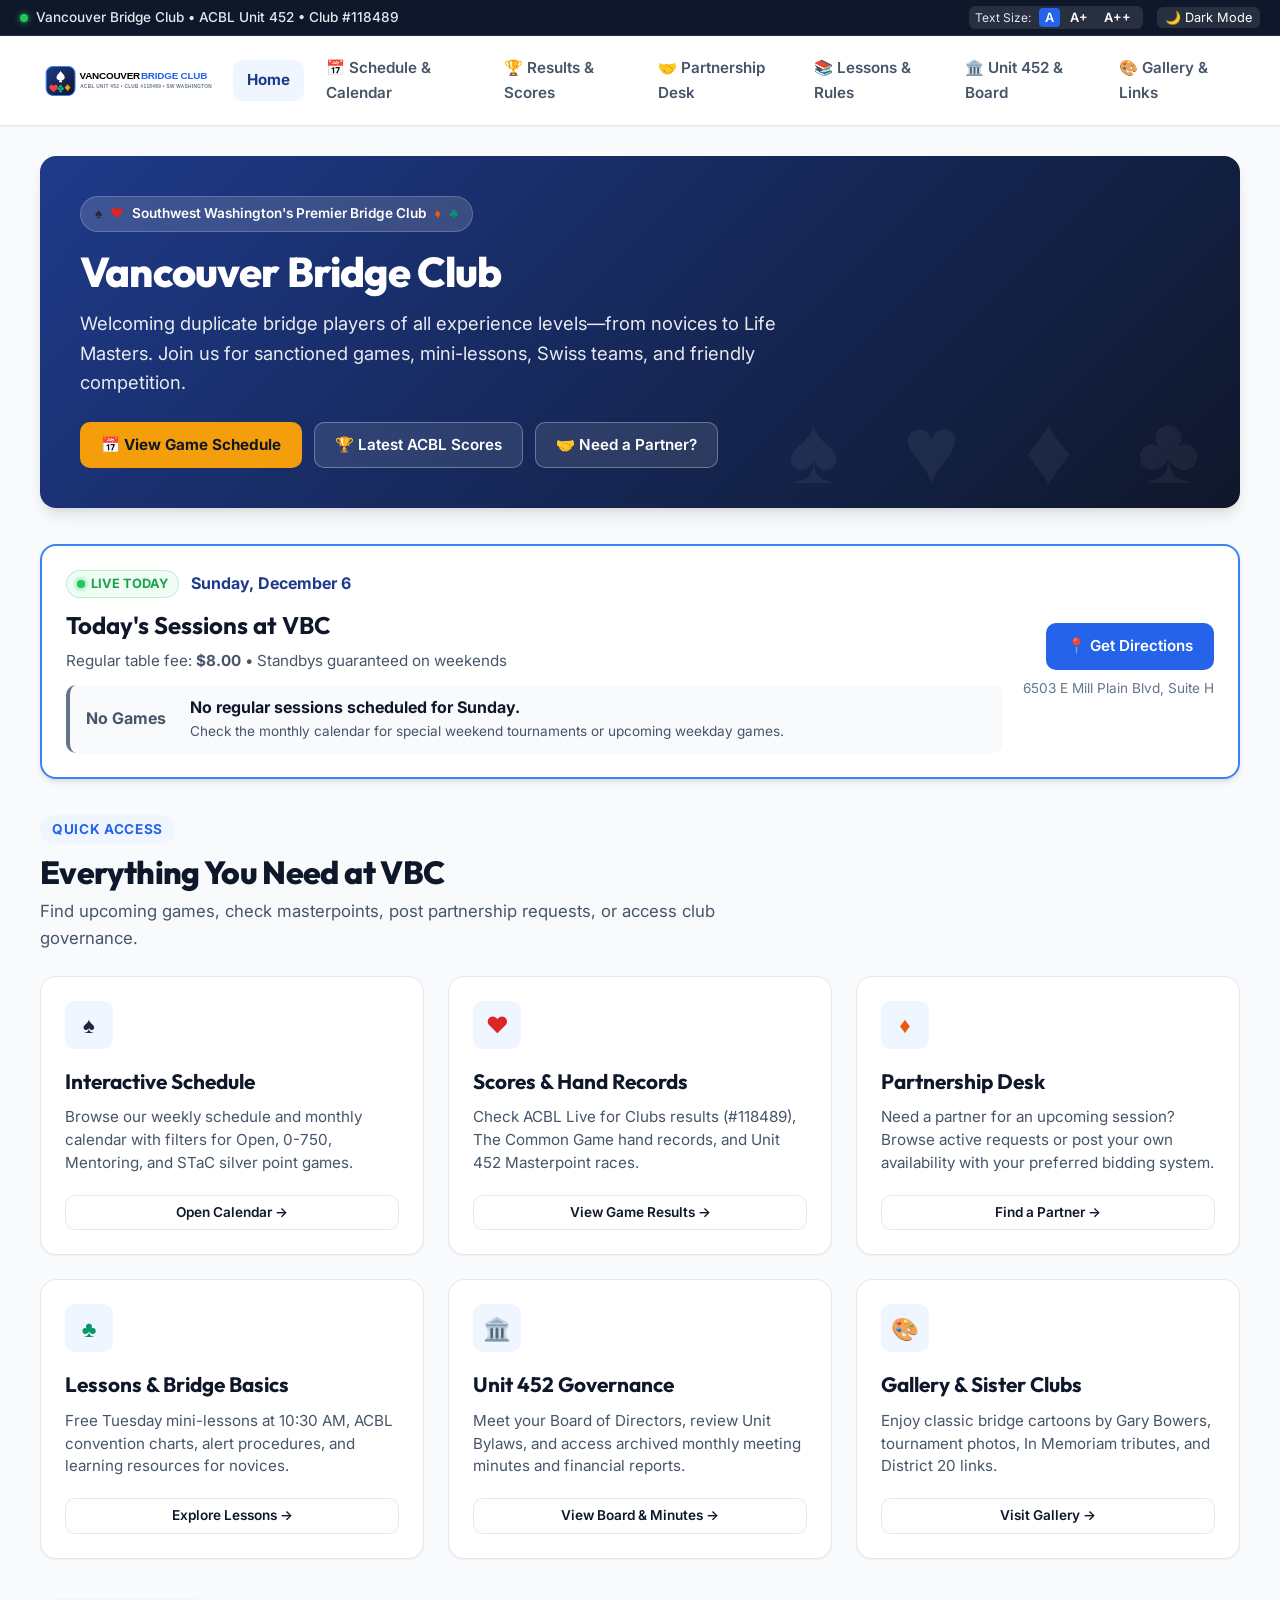
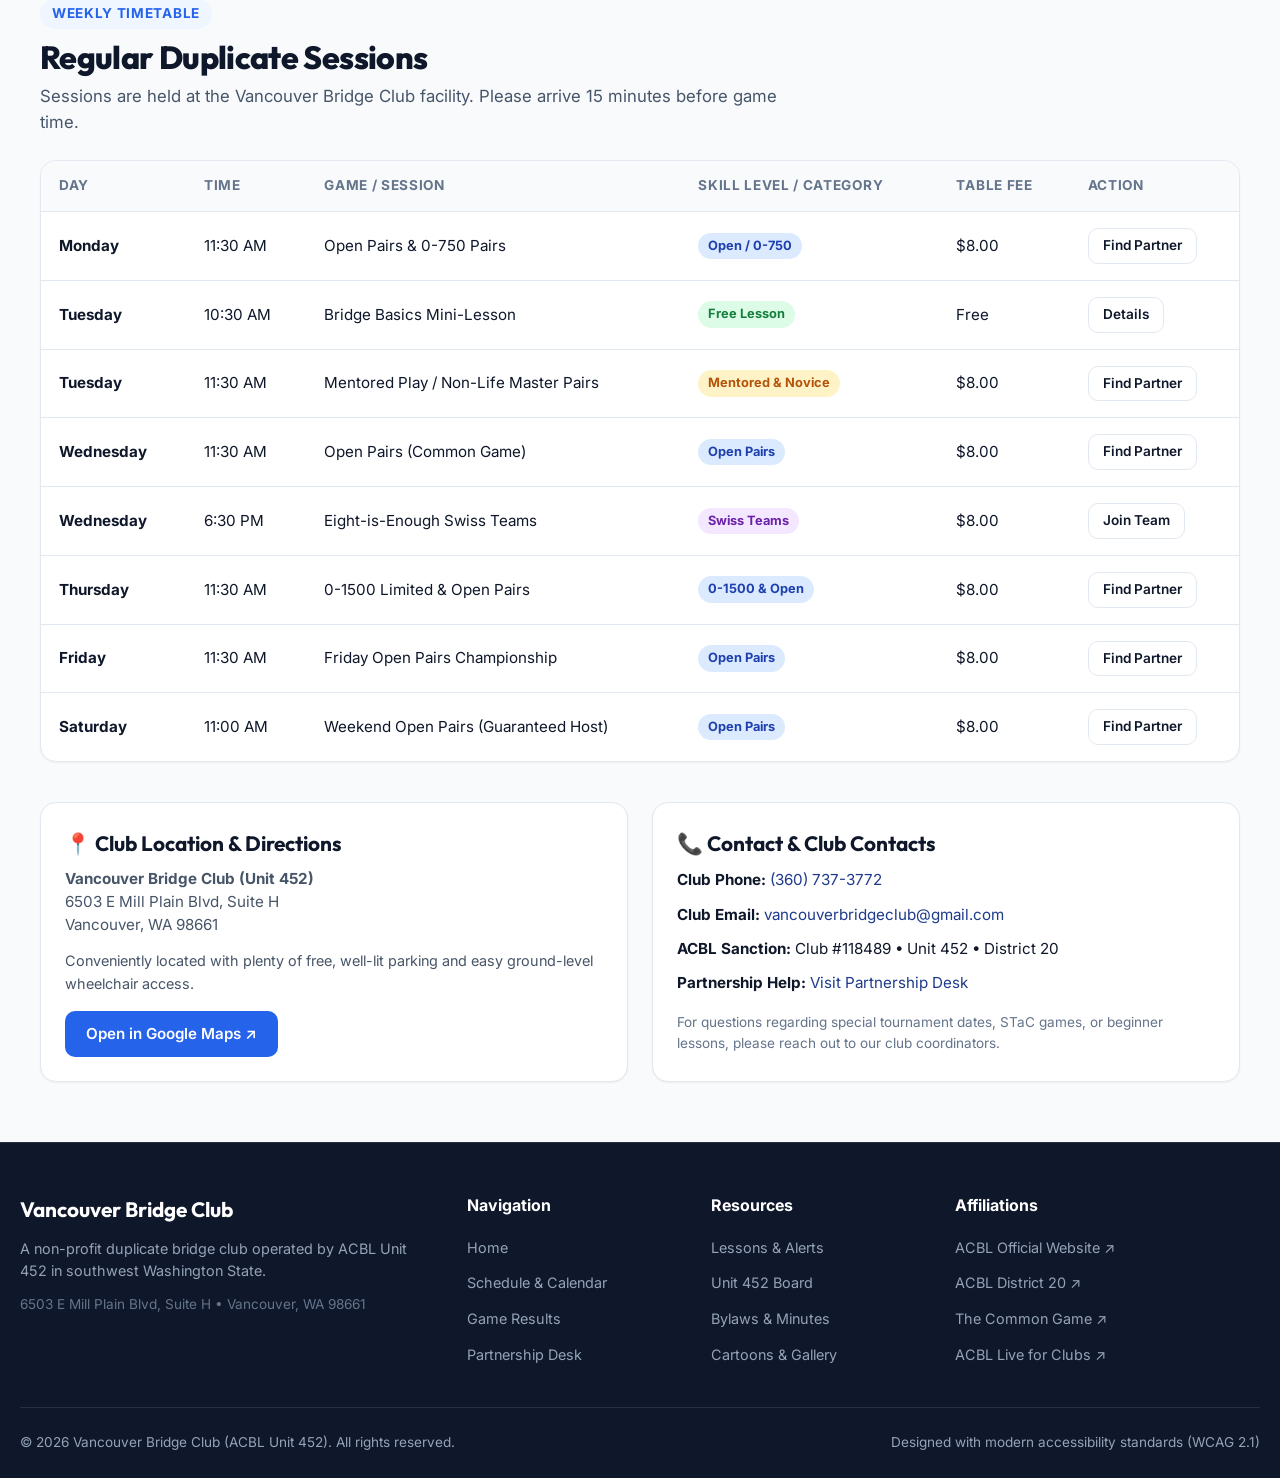
==== index.html @ ced9f714 "Initial commit: Vancouver Bridge Club website and resources" ====
<!DOCTYPE html>
<html lang="en" data-theme="light" data-text-size="normal">
<head>
  <meta charset="UTF-8">
  <meta name="viewport" content="width=device-width, initial-scale=1.0">
  <title>Vancouver Bridge Club (VBC #118489) | ACBL Unit 452 - Vancouver, WA</title>
  <meta name="description" content="Welcome to the Vancouver Bridge Club (ACBL Unit 452) in Southwest Washington. Duplicate bridge games, lessons, masterpoint races, and partnership matchmaking.">
  
  <!-- Modern Typography -->
  <link rel="preconnect" href="https://fonts.googleapis.com">
  <link rel="preconnect" href="https://fonts.gstatic.com" crossorigin>
  <link href="https://fonts.googleapis.com/css2?family=Inter:wght@400;500;600;700&family=Outfit:wght@600;700;800&display=swap" rel="stylesheet">
  
  <link rel="stylesheet" href="css/styles.css">
</head>
<body>

  <!-- Senior Accessibility & High-Contrast Toolbar -->
  <div class="accessibility-bar" role="region" aria-label="Accessibility Toolbar">
    <div class="accessibility-container">
      <div class="access-club-badge">
        <span class="access-badge-dot"></span>
        <span>Vancouver Bridge Club • ACBL Unit 452 • Club #118489</span>
      </div>
      <div class="access-controls">
        <div class="font-scale-group" title="Adjust text size for easier reading">
          <span style="font-size:0.75rem; margin-right:4px;">Text Size:</span>
          <button class="font-scale-btn active" data-size="normal" aria-label="Normal font size">A</button>
          <button class="font-scale-btn" data-size="large" aria-label="Large font size">A+</button>
          <button class="font-scale-btn" data-size="xlarge" aria-label="Extra large font size">A++</button>
        </div>
        <button class="theme-toggle-btn" id="theme-toggle-btn" aria-label="Toggle dark mode">
          🌙 Dark Mode
        </button>
      </div>
    </div>
  </div>

  <!-- Main Navigation Header -->
  <header class="site-header">
    <div class="header-container">
      <a href="index.html" class="brand-link" aria-label="Vancouver Bridge Club Home">
        <img src="assets/logo.svg" alt="Vancouver Bridge Club Logo" class="brand-logo-img">
      </a>

      <button class="mobile-menu-toggle" id="mobile-menu-btn" aria-label="Toggle navigation menu" aria-expanded="false">
        <svg width="24" height="24" viewBox="0 0 24 24" fill="none" stroke="currentColor" stroke-width="2">
          <path d="M4 6h16M4 12h16M4 18h16"></path>
        </svg>
      </button>

      <nav class="main-nav" id="main-nav" aria-label="Main Navigation">
        <a href="index.html" class="nav-link">Home</a>
        <a href="schedule.html" class="nav-link">📅 Schedule & Calendar</a>
        <a href="results.html" class="nav-link">🏆 Results & Scores</a>
        <a href="partnership.html" class="nav-link">🤝 Partnership Desk</a>
        <a href="learn.html" class="nav-link">📚 Lessons & Rules</a>
        <a href="governance.html" class="nav-link">🏛️ Unit 452 & Board</a>
        <a href="community.html" class="nav-link">🎨 Gallery & Links</a>
      </nav>
    </div>
  </header>

  <!-- Main Page Content -->
  <main class="main-container">

    <!-- Hero Banner -->
    <section class="hero-banner">
      <div class="hero-content">
        <div class="hero-badge">
          <span class="suit-pip suit-spade">♠</span>
          <span class="suit-pip suit-heart">♥</span>
          <span>Southwest Washington's Premier Bridge Club</span>
          <span class="suit-pip suit-diamond">♦</span>
          <span class="suit-pip suit-club">♣</span>
        </div>
        <h1 class="hero-title">Vancouver Bridge Club</h1>
        <p class="hero-desc">
          Welcoming duplicate bridge players of all experience levels—from novices to Life Masters. Join us for sanctioned games, mini-lessons, Swiss teams, and friendly competition.
        </p>
        <div class="hero-actions">
          <a href="schedule.html" class="btn btn-accent">📅 View Game Schedule</a>
          <a href="results.html" class="btn btn-outline-light">🏆 Latest ACBL Scores</a>
          <a href="partnership.html" class="btn btn-outline-light">🤝 Need a Partner?</a>
        </div>
      </div>
    </section>

    <!-- Today at the Club Dynamic Highlight -->
    <section class="today-status-card">
      <div>
        <div class="today-header">
          <div class="live-indicator">
            <span class="access-badge-dot"></span>
            <span>Live Today</span>
          </div>
          <span id="today-date-badge" style="font-weight: 700; color: var(--primary);">Monday, August 10</span>
        </div>
        <h2 style="font-family: var(--font-heading); font-size: 1.5rem; margin-bottom: 4px;">Today's Sessions at VBC</h2>
        <p style="color: var(--text-muted); font-size: 0.95rem;">Regular table fee: <strong>$8.00</strong> • Standbys guaranteed on weekends</p>

        <!-- Dynamically injected by js/app.js -->
        <div class="today-games-list" id="today-games-container">
          <div class="today-game-item">
            <div class="game-time-badge">11:30 AM</div>
            <div class="game-info">
              <div class="game-title-text">Open Pairs & 0-750 Pairs</div>
              <div class="game-details-text">Full masterpoints with The Common Game hand analysis • Table Fee: $8.00</div>
            </div>
            <div>
              <a href="partnership.html" class="btn btn-sm btn-outline">Find Partner</a>
            </div>
          </div>
        </div>
      </div>

      <div style="text-align: right;">
        <a href="https://maps.google.com/?q=6503+E+Mill+Plain+Blvd+Suite+H+Vancouver+WA+98661" target="_blank" rel="noopener" class="btn btn-primary" style="margin-bottom:8px;">
          📍 Get Directions
        </a>
        <div style="font-size: 0.85rem; color: var(--text-subtle);">6503 E Mill Plain Blvd, Suite H</div>
      </div>
    </section>

    <!-- Quick-Action Navigation Grid -->
    <section style="margin-bottom: 40px;">
      <div class="section-header">
        <span class="section-tag">Quick Access</span>
        <h2 class="section-title">Everything You Need at VBC</h2>
        <p class="section-subtitle">Find upcoming games, check masterpoints, post partnership requests, or access club governance.</p>
      </div>

      <div class="grid-3">
        <!-- Card 1 -->
        <div class="card">
          <div class="card-icon"><span class="suit-pip suit-spade">♠</span></div>
          <h3 class="card-title">Interactive Schedule</h3>
          <p class="card-desc">Browse our weekly schedule and monthly calendar with filters for Open, 0-750, Mentoring, and STaC silver point games.</p>
          <a href="schedule.html" class="btn btn-outline btn-sm">Open Calendar →</a>
        </div>

        <!-- Card 2 -->
        <div class="card">
          <div class="card-icon"><span class="suit-pip suit-heart">♥</span></div>
          <h3 class="card-title">Scores & Hand Records</h3>
          <p class="card-desc">Check ACBL Live for Clubs results (#118489), The Common Game hand records, and Unit 452 Masterpoint races.</p>
          <a href="results.html" class="btn btn-outline btn-sm">View Game Results →</a>
        </div>

        <!-- Card 3 -->
        <div class="card">
          <div class="card-icon"><span class="suit-pip suit-diamond">♦</span></div>
          <h3 class="card-title">Partnership Desk</h3>
          <p class="card-desc">Need a partner for an upcoming session? Browse active requests or post your own availability with your preferred bidding system.</p>
          <a href="partnership.html" class="btn btn-outline btn-sm">Find a Partner →</a>
        </div>

        <!-- Card 4 -->
        <div class="card">
          <div class="card-icon"><span class="suit-pip suit-club">♣</span></div>
          <h3 class="card-title">Lessons & Bridge Basics</h3>
          <p class="card-desc">Free Tuesday mini-lessons at 10:30 AM, ACBL convention charts, alert procedures, and learning resources for novices.</p>
          <a href="learn.html" class="btn btn-outline btn-sm">Explore Lessons →</a>
        </div>

        <!-- Card 5 -->
        <div class="card">
          <div class="card-icon">🏛️</div>
          <h3 class="card-title">Unit 452 Governance</h3>
          <p class="card-desc">Meet your Board of Directors, review Unit Bylaws, and access archived monthly meeting minutes and financial reports.</p>
          <a href="governance.html" class="btn btn-outline btn-sm">View Board & Minutes →</a>
        </div>

        <!-- Card 6 -->
        <div class="card">
          <div class="card-icon">🎨</div>
          <h3 class="card-title">Gallery & Sister Clubs</h3>
          <p class="card-desc">Enjoy classic bridge cartoons by Gary Bowers, tournament photos, In Memoriam tributes, and District 20 links.</p>
          <a href="community.html" class="btn btn-outline btn-sm">Visit Gallery →</a>
        </div>
      </div>
    </section>

    <!-- Weekly Schedule Summary Table -->
    <section style="margin-bottom: 40px;">
      <div class="section-header">
        <span class="section-tag">Weekly Timetable</span>
        <h2 class="section-title">Regular Duplicate Sessions</h2>
        <p class="section-subtitle">Sessions are held at the Vancouver Bridge Club facility. Please arrive 15 minutes before game time.</p>
      </div>

      <div class="schedule-table-card">
        <div class="table-responsive">
          <table class="modern-table">
            <thead>
              <tr>
                <th>Day</th>
                <th>Time</th>
                <th>Game / Session</th>
                <th>Skill Level / Category</th>
                <th>Table Fee</th>
                <th>Action</th>
              </tr>
            </thead>
            <tbody>
              <tr>
                <td><strong>Monday</strong></td>
                <td>11:30 AM</td>
                <td>Open Pairs & 0-750 Pairs</td>
                <td><span class="badge badge-blue">Open / 0-750</span></td>
                <td>$8.00</td>
                <td><a href="partnership.html" class="btn btn-sm btn-outline">Find Partner</a></td>
              </tr>
              <tr>
                <td><strong>Tuesday</strong></td>
                <td>10:30 AM</td>
                <td>Bridge Basics Mini-Lesson</td>
                <td><span class="badge badge-green">Free Lesson</span></td>
                <td>Free</td>
                <td><a href="learn.html" class="btn btn-sm btn-outline">Details</a></td>
              </tr>
              <tr>
                <td><strong>Tuesday</strong></td>
                <td>11:30 AM</td>
                <td>Mentored Play / Non-Life Master Pairs</td>
                <td><span class="badge badge-amber">Mentored & Novice</span></td>
                <td>$8.00</td>
                <td><a href="partnership.html" class="btn btn-sm btn-outline">Find Partner</a></td>
              </tr>
              <tr>
                <td><strong>Wednesday</strong></td>
                <td>11:30 AM</td>
                <td>Open Pairs (Common Game)</td>
                <td><span class="badge badge-blue">Open Pairs</span></td>
                <td>$8.00</td>
                <td><a href="partnership.html" class="btn btn-sm btn-outline">Find Partner</a></td>
              </tr>
              <tr>
                <td><strong>Wednesday</strong></td>
                <td>6:30 PM</td>
                <td>Eight-is-Enough Swiss Teams</td>
                <td><span class="badge badge-purple">Swiss Teams</span></td>
                <td>$8.00</td>
                <td><a href="partnership.html" class="btn btn-sm btn-outline">Join Team</a></td>
              </tr>
              <tr>
                <td><strong>Thursday</strong></td>
                <td>11:30 AM</td>
                <td>0-1500 Limited & Open Pairs</td>
                <td><span class="badge badge-blue">0-1500 & Open</span></td>
                <td>$8.00</td>
                <td><a href="partnership.html" class="btn btn-sm btn-outline">Find Partner</a></td>
              </tr>
              <tr>
                <td><strong>Friday</strong></td>
                <td>11:30 AM</td>
                <td>Friday Open Pairs Championship</td>
                <td><span class="badge badge-blue">Open Pairs</span></td>
                <td>$8.00</td>
                <td><a href="partnership.html" class="btn btn-sm btn-outline">Find Partner</a></td>
              </tr>
              <tr>
                <td><strong>Saturday</strong></td>
                <td>11:00 AM</td>
                <td>Weekend Open Pairs (Guaranteed Host)</td>
                <td><span class="badge badge-blue">Open Pairs</span></td>
                <td>$8.00</td>
                <td><a href="partnership.html" class="btn btn-sm btn-outline">Find Partner</a></td>
              </tr>
            </tbody>
          </table>
        </div>
      </div>
    </section>

    <!-- Location, Parking & Contact Section -->
    <section class="grid-2" style="margin-bottom: 30px;">
      <div class="card">
        <h3 class="card-title">📍 Club Location & Directions</h3>
        <p class="card-desc" style="margin-bottom: 12px;">
          <strong>Vancouver Bridge Club (Unit 452)</strong><br>
          6503 E Mill Plain Blvd, Suite H<br>
          Vancouver, WA 98661
        </p>
        <p style="font-size: 0.9rem; color: var(--text-muted); margin-bottom: 16px;">
          Conveniently located with plenty of free, well-lit parking and easy ground-level wheelchair access.
        </p>
        <a href="https://maps.google.com/?q=6503+E+Mill+Plain+Blvd+Suite+H+Vancouver+WA+98661" target="_blank" rel="noopener" class="btn btn-primary" style="align-self: flex-start;">
          Open in Google Maps ↗
        </a>
      </div>

      <div class="card">
        <h3 class="card-title">📞 Contact & Club Contacts</h3>
        <ul style="list-style: none; display: flex; flex-direction: column; gap: 10px; font-size: 0.95rem; margin-bottom: 16px;">
          <li><strong>Club Phone:</strong> <a href="tel:3607373772">(360) 737-3772</a></li>
          <li><strong>Club Email:</strong> <a href="mailto:vancouverbridgeclub@gmail.com">vancouverbridgeclub@gmail.com</a></li>
          <li><strong>ACBL Sanction:</strong> Club #118489 • Unit 452 • District 20</li>
          <li><strong>Partnership Help:</strong> <a href="partnership.html">Visit Partnership Desk</a></li>
        </ul>
        <p style="font-size: 0.85rem; color: var(--text-subtle);">
          For questions regarding special tournament dates, STaC games, or beginner lessons, please reach out to our club coordinators.
        </p>
      </div>
    </section>

  </main>

  <!-- Site Footer -->
  <footer class="site-footer">
    <div class="footer-container">
      <div class="footer-brand">
        <h3>Vancouver Bridge Club</h3>
        <p style="font-size: 0.9rem; line-height: 1.5; margin-bottom: 12px;">
          A non-profit duplicate bridge club operated by ACBL Unit 452 in southwest Washington State.
        </p>
        <p style="font-size: 0.85rem; color: #64748b;">
          6503 E Mill Plain Blvd, Suite H • Vancouver, WA 98661
        </p>
      </div>

      <div class="footer-links-col">
        <h4>Navigation</h4>
        <ul class="footer-links-list">
          <li><a href="index.html">Home</a></li>
          <li><a href="schedule.html">Schedule & Calendar</a></li>
          <li><a href="results.html">Game Results</a></li>
          <li><a href="partnership.html">Partnership Desk</a></li>
        </ul>
      </div>

      <div class="footer-links-col">
        <h4>Resources</h4>
        <ul class="footer-links-list">
          <li><a href="learn.html">Lessons & Alerts</a></li>
          <li><a href="governance.html">Unit 452 Board</a></li>
          <li><a href="governance.html">Bylaws & Minutes</a></li>
          <li><a href="community.html">Cartoons & Gallery</a></li>
        </ul>
      </div>

      <div class="footer-links-col">
        <h4>Affiliations</h4>
        <ul class="footer-links-list">
          <li><a href="https://www.acbl.org/" target="_blank" rel="noopener">ACBL Official Website ↗</a></li>
          <li><a href="https://web2.acbld20.org/" target="_blank" rel="noopener">ACBL District 20 ↗</a></li>
          <li><a href="https://tcgcloud.bridgefinesse.com/ClubWebHost/118489/" target="_blank" rel="noopener">The Common Game ↗</a></li>
          <li><a href="https://my.acbl.org/club-results/118489" target="_blank" rel="noopener">ACBL Live for Clubs ↗</a></li>
        </ul>
      </div>
    </div>

    <div class="footer-bottom">
      <div>&copy; 2026 Vancouver Bridge Club (ACBL Unit 452). All rights reserved.</div>
      <div>Designed with modern accessibility standards (WCAG 2.1)</div>
    </div>
  </footer>

  <!-- Scripts -->
  <script src="js/data.js"></script>
  <script src="js/app.js"></script>
</body>
</html>
---- css/styles.css ----
/* ==========================================================================
   VANCOUVER BRIDGE CLUB (UNIT 452) - MODERN DESIGN SYSTEM
   High Accessibility, Senior-Friendly, Mobile Responsive, Clean Aesthetic
   ========================================================================== */

:root {
  /* Core Color Palette */
  --primary: #1e3a8a;          /* Classic Navy */
  --primary-hover: #1e40af;
  --primary-light: #eff6ff;
  --primary-glow: rgba(30, 58, 138, 0.15);
  
  --accent-blue: #2563eb;
  --accent-gold: #d97706;
  --accent-gold-light: #fef3c7;
  
  /* Bridge Suit Colors */
  --suit-spade: #1e293b;
  --suit-heart: #dc2626;
  --suit-diamond: #ea580c;
  --suit-club: #059669;

  /* Neutral Surface & Typography */
  --bg-main: #f8fafc;
  --bg-card: #ffffff;
  --bg-card-hover: #f1f5f9;
  --border-color: #e2e8f0;
  --border-focus: #3b82f6;
  
  --text-main: #0f172a;
  --text-muted: #475569;
  --text-subtle: #64748b;
  --text-inverse: #ffffff;

  /* Status Colors */
  --success: #16a34a;
  --success-bg: #f0fdf4;
  --warning: #ca8a04;
  --warning-bg: #fefce8;
  --danger: #dc2626;
  --danger-bg: #fef2f2;
  --info: #0284c7;
  --info-bg: #f0f9ff;

  /* Typography Sizing System */
  --font-base: 16px;
  --font-sans: 'Inter', -apple-system, BlinkMacSystemFont, 'Segoe UI', Roboto, sans-serif;
  --font-heading: 'Outfit', 'Inter', -apple-system, sans-serif;
  
  /* Elevation & Shadows */
  --shadow-sm: 0 1px 2px 0 rgba(0, 0, 0, 0.05);
  --shadow-md: 0 4px 6px -1px rgba(0, 0, 0, 0.1), 0 2px 4px -1px rgba(0, 0, 0, 0.06);
  --shadow-lg: 0 10px 15px -3px rgba(0, 0, 0, 0.1), 0 4px 6px -2px rgba(0, 0, 0, 0.05);
  --shadow-xl: 0 20px 25px -5px rgba(0, 0, 0, 0.1), 0 10px 10px -5px rgba(0, 0, 0, 0.04);
  
  /* Layout Constants */
  --radius-sm: 6px;
  --radius-md: 10px;
  --radius-lg: 16px;
  --radius-full: 9999px;
  --max-width: 1240px;
  --transition: all 0.2s cubic-bezier(0.4, 0, 0.2, 1);
}

/* Senior Accessibility Font Scalers */
html[data-text-size="large"] {
  --font-base: 18px;
}
html[data-text-size="xlarge"] {
  --font-base: 20px;
}

/* Dark Mode Theme */
html[data-theme="dark"] {
  --bg-main: #0b0f19;
  --bg-card: #151d30;
  --bg-card-hover: #1e293b;
  --border-color: #24324f;
  
  --text-main: #f8fafc;
  --text-muted: #cbd5e1;
  --text-subtle: #94a3b8;
  
  --primary: #3b82f6;
  --primary-hover: #60a5fa;
  --primary-light: rgba(59, 130, 246, 0.15);
  --shadow-md: 0 4px 10px rgba(0, 0, 0, 0.4);
  --shadow-lg: 0 10px 20px rgba(0, 0, 0, 0.5);
}

/* Reset & Base */
*, *::before, *::after {
  box-sizing: border-box;
  margin: 0;
  padding: 0;
}

body {
  font-family: var(--font-sans);
  font-size: var(--font-base);
  line-height: 1.6;
  color: var(--text-main);
  background-color: var(--bg-main);
  min-height: 100vh;
  display: flex;
  flex-direction: column;
  -webkit-font-smoothing: antialiased;
}

a {
  color: var(--primary);
  text-decoration: none;
  transition: var(--transition);
}
a:hover {
  color: var(--accent-blue);
  text-decoration: underline;
}

img, svg {
  vertical-align: middle;
  max-width: 100%;
}

button {
  font-family: inherit;
  cursor: pointer;
}

/* Accessibility Quick Toolbar (Top) */
.accessibility-bar {
  background: #0f172a;
  color: #e2e8f0;
  font-size: 0.85rem;
  padding: 6px 16px;
  border-bottom: 1px solid rgba(255,255,255,0.1);
}
.accessibility-container {
  max-width: var(--max-width);
  margin: 0 auto;
  display: flex;
  justify-content: space-between;
  align-items: center;
  flex-wrap: wrap;
  gap: 10px;
}
.access-club-badge {
  display: flex;
  align-items: center;
  gap: 8px;
  font-weight: 500;
}
.access-badge-dot {
  width: 8px;
  height: 8px;
  border-radius: 50%;
  background-color: #22c55e;
  display: inline-block;
  box-shadow: 0 0 6px #22c55e;
}
.access-controls {
  display: flex;
  align-items: center;
  gap: 14px;
}
.font-scale-group {
  display: flex;
  align-items: center;
  gap: 4px;
  background: rgba(255,255,255,0.1);
  padding: 2px 6px;
  border-radius: var(--radius-sm);
}
.font-scale-btn {
  background: none;
  border: none;
  color: #fff;
  font-weight: 600;
  padding: 2px 6px;
  border-radius: 4px;
  font-size: 0.8rem;
  transition: var(--transition);
}
.font-scale-btn:hover, .font-scale-btn.active {
  background: var(--accent-blue);
}
.theme-toggle-btn {
  background: rgba(255,255,255,0.1);
  border: none;
  color: #fff;
  padding: 3px 8px;
  border-radius: var(--radius-sm);
  font-size: 0.8rem;
  display: flex;
  align-items: center;
  gap: 6px;
}
.theme-toggle-btn:hover {
  background: rgba(255,255,255,0.2);
}

/* Main Site Header & Nav */
.site-header {
  background: var(--bg-card);
  border-bottom: 1px solid var(--border-color);
  position: sticky;
  top: 0;
  z-index: 100;
  box-shadow: var(--shadow-sm);
}
.header-container {
  max-width: var(--max-width);
  margin: 0 auto;
  padding: 12px 20px;
  display: flex;
  align-items: center;
  justify-content: space-between;
  gap: 20px;
}
.brand-link {
  display: flex;
  align-items: center;
  text-decoration: none !important;
  color: inherit;
}
.brand-logo-img {
  height: 48px;
  width: auto;
}

/* Nav Menu */
.main-nav {
  display: flex;
  align-items: center;
  gap: 8px;
}
.nav-link {
  padding: 8px 14px;
  border-radius: var(--radius-md);
  font-weight: 600;
  font-size: 0.95rem;
  color: var(--text-muted);
  display: flex;
  align-items: center;
  gap: 6px;
  text-decoration: none !important;
  transition: var(--transition);
}
.nav-link:hover {
  color: var(--primary);
  background-color: var(--primary-light);
}
.nav-link.active {
  color: var(--primary);
  background-color: var(--primary-light);
  font-weight: 700;
}
.nav-cta {
  background: var(--primary);
  color: #fff !important;
}
.nav-cta:hover {
  background: var(--primary-hover);
}

/* Mobile Nav Toggle */
.mobile-menu-toggle {
  display: none;
  background: none;
  border: 1px solid var(--border-color);
  padding: 8px;
  border-radius: var(--radius-md);
  color: var(--text-main);
}

/* Main Layout Container */
.main-container {
  max-width: var(--max-width);
  margin: 0 auto;
  padding: 30px 20px;
  flex: 1;
  width: 100%;
}

/* Section Header Styles */
.section-header {
  margin-bottom: 24px;
}
.section-tag {
  display: inline-flex;
  align-items: center;
  gap: 6px;
  font-size: 0.85rem;
  font-weight: 700;
  text-transform: uppercase;
  letter-spacing: 0.05em;
  color: var(--accent-blue);
  background: var(--primary-light);
  padding: 4px 12px;
  border-radius: var(--radius-full);
  margin-bottom: 8px;
}
.section-title {
  font-family: var(--font-heading);
  font-size: 2rem;
  font-weight: 800;
  color: var(--text-main);
  letter-spacing: -0.02em;
  line-height: 1.25;
}
.section-subtitle {
  font-size: 1.05rem;
  color: var(--text-muted);
  margin-top: 6px;
  max-width: 750px;
}

/* Hero Section (Home) */
.hero-banner {
  background: linear-gradient(135deg, #1e3a8a 0%, #0f172a 100%);
  color: #ffffff;
  border-radius: var(--radius-lg);
  padding: 40px;
  margin-bottom: 36px;
  position: relative;
  overflow: hidden;
  box-shadow: var(--shadow-lg);
}
.hero-banner::after {
  content: "♠ ♥ ♦ ♣";
  position: absolute;
  right: 20px;
  bottom: -20px;
  font-size: 6rem;
  opacity: 0.05;
  letter-spacing: 20px;
  font-family: serif;
  pointer-events: none;
}
.hero-content {
  position: relative;
  z-index: 2;
  max-width: 700px;
}
.hero-badge {
  display: inline-flex;
  align-items: center;
  gap: 8px;
  background: rgba(255, 255, 255, 0.15);
  backdrop-filter: blur(8px);
  padding: 6px 14px;
  border-radius: var(--radius-full);
  font-size: 0.85rem;
  font-weight: 600;
  margin-bottom: 16px;
  border: 1px solid rgba(255, 255, 255, 0.2);
}
.hero-title {
  font-family: var(--font-heading);
  font-size: 2.6rem;
  font-weight: 800;
  line-height: 1.15;
  margin-bottom: 14px;
  letter-spacing: -0.02em;
}
.hero-desc {
  font-size: 1.15rem;
  line-height: 1.6;
  opacity: 0.9;
  margin-bottom: 24px;
}
.hero-actions {
  display: flex;
  flex-wrap: wrap;
  gap: 12px;
}

/* Buttons */
.btn {
  display: inline-flex;
  align-items: center;
  justify-content: center;
  gap: 8px;
  padding: 10px 20px;
  border-radius: var(--radius-md);
  font-weight: 600;
  font-size: 0.95rem;
  border: 1px solid transparent;
  transition: var(--transition);
  text-decoration: none !important;
}
.btn-primary {
  background: var(--accent-blue);
  color: #fff !important;
}
.btn-primary:hover {
  background: #1d4ed8;
  transform: translateY(-1px);
  box-shadow: var(--shadow-md);
}
.btn-accent {
  background: #f59e0b;
  color: #0f172a !important;
  font-weight: 700;
}
.btn-accent:hover {
  background: #d97706;
  color: #fff !important;
}
.btn-outline-light {
  background: rgba(255,255,255,0.1);
  border-color: rgba(255,255,255,0.3);
  color: #fff !important;
}
.btn-outline-light:hover {
  background: rgba(255,255,255,0.2);
  border-color: #fff;
}
.btn-outline {
  background: transparent;
  border-color: var(--border-color);
  color: var(--text-main) !important;
}
.btn-outline:hover {
  background: var(--bg-card-hover);
  border-color: var(--border-focus);
}
.btn-sm {
  padding: 6px 14px;
  font-size: 0.85rem;
}

/* Today at the Club Highlight Card */
.today-status-card {
  background: var(--bg-card);
  border: 2px solid #3b82f6;
  border-radius: var(--radius-lg);
  padding: 24px;
  margin-bottom: 36px;
  box-shadow: var(--shadow-md);
  display: grid;
  grid-template-columns: 1fr auto;
  gap: 20px;
  align-items: center;
}
.today-header {
  display: flex;
  align-items: center;
  gap: 12px;
  margin-bottom: 8px;
}
.live-indicator {
  display: flex;
  align-items: center;
  gap: 6px;
  background: var(--success-bg);
  color: var(--success);
  font-weight: 700;
  font-size: 0.8rem;
  text-transform: uppercase;
  padding: 3px 10px;
  border-radius: var(--radius-full);
  border: 1px solid rgba(22, 163, 74, 0.2);
}
.today-games-list {
  display: flex;
  flex-direction: column;
  gap: 10px;
  margin-top: 12px;
}
.today-game-item {
  display: flex;
  align-items: center;
  gap: 14px;
  background: var(--bg-main);
  padding: 10px 16px;
  border-radius: var(--radius-md);
  border-left: 4px solid var(--accent-blue);
}
.game-time-badge {
  font-weight: 700;
  font-size: 1rem;
  color: var(--primary);
  min-width: 90px;
}
.game-info {
  flex: 1;
}
.game-title-text {
  font-weight: 700;
  color: var(--text-main);
}
.game-details-text {
  font-size: 0.85rem;
  color: var(--text-muted);
}

/* Grid Layouts */
.grid-2 {
  display: grid;
  grid-template-columns: repeat(2, 1fr);
  gap: 24px;
}
.grid-3 {
  display: grid;
  grid-template-columns: repeat(3, 1fr);
  gap: 24px;
}
.grid-4 {
  display: grid;
  grid-template-columns: repeat(4, 1fr);
  gap: 20px;
}

/* Cards */
.card {
  background: var(--bg-card);
  border: 1px solid var(--border-color);
  border-radius: var(--radius-lg);
  padding: 24px;
  box-shadow: var(--shadow-sm);
  transition: var(--transition);
  display: flex;
  flex-direction: column;
}
.card:hover {
  transform: translateY(-2px);
  box-shadow: var(--shadow-md);
  border-color: var(--border-focus);
}
.card-icon {
  width: 48px;
  height: 48px;
  border-radius: var(--radius-md);
  background: var(--primary-light);
  color: var(--primary);
  display: flex;
  align-items: center;
  justify-content: center;
  font-size: 1.4rem;
  margin-bottom: 16px;
}
.card-title {
  font-family: var(--font-heading);
  font-size: 1.3rem;
  font-weight: 700;
  margin-bottom: 8px;
  color: var(--text-main);
}
.card-desc {
  color: var(--text-muted);
  font-size: 0.95rem;
  line-height: 1.5;
  margin-bottom: 20px;
  flex: 1;
}

/* Suit Badges */
.suit-pip {
  font-weight: 800;
  display: inline-block;
}
.suit-spade { color: var(--suit-spade); }
.suit-heart { color: var(--suit-heart); }
.suit-diamond { color: var(--suit-diamond); }
.suit-club { color: var(--suit-club); }

/* Weekly Schedule Grid */
.schedule-table-card {
  background: var(--bg-card);
  border: 1px solid var(--border-color);
  border-radius: var(--radius-lg);
  overflow: hidden;
  box-shadow: var(--shadow-sm);
  margin-bottom: 30px;
}
.table-responsive {
  width: 100%;
  overflow-x: auto;
}
.modern-table {
  width: 100%;
  border-collapse: collapse;
  text-align: left;
}
.modern-table th {
  background: var(--bg-main);
  padding: 14px 18px;
  font-weight: 700;
  font-size: 0.85rem;
  text-transform: uppercase;
  letter-spacing: 0.05em;
  color: var(--text-subtle);
  border-bottom: 1px solid var(--border-color);
}
.modern-table td {
  padding: 16px 18px;
  border-bottom: 1px solid var(--border-color);
  font-size: 0.95rem;
  color: var(--text-main);
}
.modern-table tr:last-child td {
  border-bottom: none;
}
.modern-table tr:hover td {
  background: var(--bg-card-hover);
}
.badge {
  display: inline-flex;
  align-items: center;
  gap: 4px;
  padding: 3px 10px;
  border-radius: var(--radius-full);
  font-size: 0.8rem;
  font-weight: 700;
}
.badge-blue { background: #dbeafe; color: #1e40af; }
.badge-green { background: #dcfce7; color: #15803d; }
.badge-amber { background: #fef3c7; color: #b45309; }
.badge-purple { background: #f3e8ff; color: #6b21a8; }
.badge-red { background: #fee2e2; color: #991b1b; }

/* Filter Pills & Interactive Controls */
.filter-bar {
  display: flex;
  flex-wrap: wrap;
  gap: 8px;
  margin-bottom: 20px;
}
.filter-btn {
  background: var(--bg-card);
  border: 1px solid var(--border-color);
  color: var(--text-muted);
  padding: 8px 16px;
  border-radius: var(--radius-full);
  font-weight: 600;
  font-size: 0.9rem;
  transition: var(--transition);
}
.filter-btn:hover {
  border-color: var(--primary);
  color: var(--primary);
}
.filter-btn.active {
  background: var(--primary);
  color: #fff;
  border-color: var(--primary);
}

/* Calendar Grid */
.calendar-view-controls {
  display: flex;
  justify-content: space-between;
  align-items: center;
  margin-bottom: 20px;
  flex-wrap: wrap;
  gap: 14px;
}
.calendar-month-title {
  font-family: var(--font-heading);
  font-size: 1.5rem;
  font-weight: 800;
}
.calendar-grid {
  display: grid;
  grid-template-columns: repeat(7, 1fr);
  gap: 8px;
}
.cal-day-header {
  text-align: center;
  font-weight: 700;
  font-size: 0.85rem;
  text-transform: uppercase;
  color: var(--text-subtle);
  padding: 8px 0;
}
.cal-day-cell {
  background: var(--bg-card);
  border: 1px solid var(--border-color);
  border-radius: var(--radius-md);
  min-height: 110px;
  padding: 8px;
  display: flex;
  flex-direction: column;
  transition: var(--transition);
}
.cal-day-cell:hover {
  border-color: var(--border-focus);
}
.cal-day-cell.other-month {
  opacity: 0.4;
  background: var(--bg-main);
}
.cal-day-cell.today {
  border: 2px solid var(--accent-blue);
  background: var(--primary-light);
}
.cal-day-number {
  font-weight: 700;
  font-size: 0.9rem;
  margin-bottom: 6px;
}
.cal-events-list {
  display: flex;
  flex-direction: column;
  gap: 4px;
  flex: 1;
}
.cal-event-pill {
  background: var(--primary-light);
  border-left: 3px solid var(--primary);
  padding: 3px 6px;
  border-radius: 3px;
  font-size: 0.75rem;
  font-weight: 600;
  color: var(--text-main);
  cursor: pointer;
  white-space: nowrap;
  overflow: hidden;
  text-overflow: ellipsis;
  transition: var(--transition);
}
.cal-event-pill:hover {
  background: var(--primary);
  color: #fff;
}
.cal-event-pill.special {
  border-left-color: var(--accent-gold);
  background: var(--accent-gold-light);
}

/* Partnership Board */
.partnership-request-card {
  background: var(--bg-card);
  border: 1px solid var(--border-color);
  border-radius: var(--radius-lg);
  padding: 20px;
  box-shadow: var(--shadow-sm);
  display: flex;
  flex-direction: column;
  gap: 12px;
}
.partnership-top {
  display: flex;
  justify-content: space-between;
  align-items: flex-start;
}
.player-name-bold {
  font-weight: 700;
  font-size: 1.1rem;
}
.partner-contact-row {
  display: flex;
  gap: 10px;
  margin-top: 8px;
}

/* Modal Popup */
.modal-backdrop {
  position: fixed;
  top: 0;
  left: 0;
  width: 100vw;
  height: 100vh;
  background: rgba(15, 23, 42, 0.6);
  backdrop-filter: blur(4px);
  z-index: 1000;
  display: none;
  align-items: center;
  justify-content: center;
  padding: 20px;
}
.modal-backdrop.active {
  display: flex;
}
.modal-card {
  background: var(--bg-card);
  border-radius: var(--radius-lg);
  max-width: 580px;
  width: 100%;
  max-height: 90vh;
  overflow-y: auto;
  box-shadow: var(--shadow-xl);
  border: 1px solid var(--border-color);
  animation: modalFadeIn 0.2s ease-out;
}
@keyframes modalFadeIn {
  from { opacity: 0; transform: scale(0.95); }
  to { opacity: 1; transform: scale(1); }
}
.modal-header {
  padding: 20px 24px;
  border-bottom: 1px solid var(--border-color);
  display: flex;
  align-items: center;
  justify-content: space-between;
}
.modal-title {
  font-family: var(--font-heading);
  font-size: 1.4rem;
  font-weight: 700;
}
.modal-close-btn {
  background: none;
  border: none;
  font-size: 1.5rem;
  color: var(--text-subtle);
  cursor: pointer;
  padding: 4px;
  line-height: 1;
}
.modal-body {
  padding: 24px;
}
.form-group {
  margin-bottom: 16px;
}
.form-label {
  display: block;
  font-weight: 600;
  font-size: 0.9rem;
  margin-bottom: 6px;
  color: var(--text-main);
}
.form-control {
  width: 100%;
  padding: 10px 14px;
  border-radius: var(--radius-md);
  border: 1px solid var(--border-color);
  font-size: 0.95rem;
  background: var(--bg-main);
  color: var(--text-main);
  font-family: inherit;
  transition: var(--transition);
}
.form-control:focus {
  outline: none;
  border-color: var(--primary);
  box-shadow: 0 0 0 3px var(--primary-glow);
}

/* Site Footer */
.site-footer {
  background: #0f172a;
  color: #94a3b8;
  padding: 50px 20px 24px;
  border-top: 1px solid rgba(255,255,255,0.1);
  margin-top: auto;
}
.footer-container {
  max-width: var(--max-width);
  margin: 0 auto;
  display: grid;
  grid-template-columns: 2fr 1fr 1fr 1.5fr;
  gap: 40px;
  margin-bottom: 40px;
}
.footer-brand h3 {
  color: #fff;
  font-family: var(--font-heading);
  font-size: 1.3rem;
  margin-bottom: 12px;
}
.footer-links-col h4 {
  color: #fff;
  font-size: 1rem;
  font-weight: 700;
  margin-bottom: 16px;
}
.footer-links-list {
  list-style: none;
  display: flex;
  flex-direction: column;
  gap: 10px;
}
.footer-links-list a {
  color: #94a3b8;
  font-size: 0.9rem;
}
.footer-links-list a:hover {
  color: #fff;
}
.footer-bottom {
  max-width: var(--max-width);
  margin: 0 auto;
  padding-top: 24px;
  border-top: 1px solid rgba(255,255,255,0.1);
  display: flex;
  justify-content: space-between;
  align-items: center;
  flex-wrap: wrap;
  gap: 14px;
  font-size: 0.85rem;
}

/* Responsive Media Queries */
@media (max-width: 1024px) {
  .grid-4 { grid-template-columns: repeat(2, 1fr); }
  .grid-3 { grid-template-columns: repeat(2, 1fr); }
  .footer-container { grid-template-columns: 1fr 1fr; }
}

@media (max-width: 768px) {
  .main-nav {
    display: none;
    position: absolute;
    top: 100%;
    left: 0;
    width: 100%;
    background: var(--bg-card);
    flex-direction: column;
    padding: 16px;
    border-bottom: 1px solid var(--border-color);
    box-shadow: var(--shadow-lg);
  }
  .main-nav.open {
    display: flex;
  }
  .mobile-menu-toggle {
    display: block;
  }
  .grid-2, .grid-3, .grid-4 {
    grid-template-columns: 1fr;
  }
  .today-status-card {
    grid-template-columns: 1fr;
  }
  .hero-banner {
    padding: 24px;
  }
  .hero-title {
    font-size: 1.9rem;
  }
  .footer-container {
    grid-template-columns: 1fr;
  }
  .calendar-grid {
    gap: 4px;
  }
  .cal-day-cell {
    min-height: 80px;
    padding: 4px;
  }
  .cal-event-pill {
    font-size: 0.65rem;
    padding: 2px 4px;
  }
}
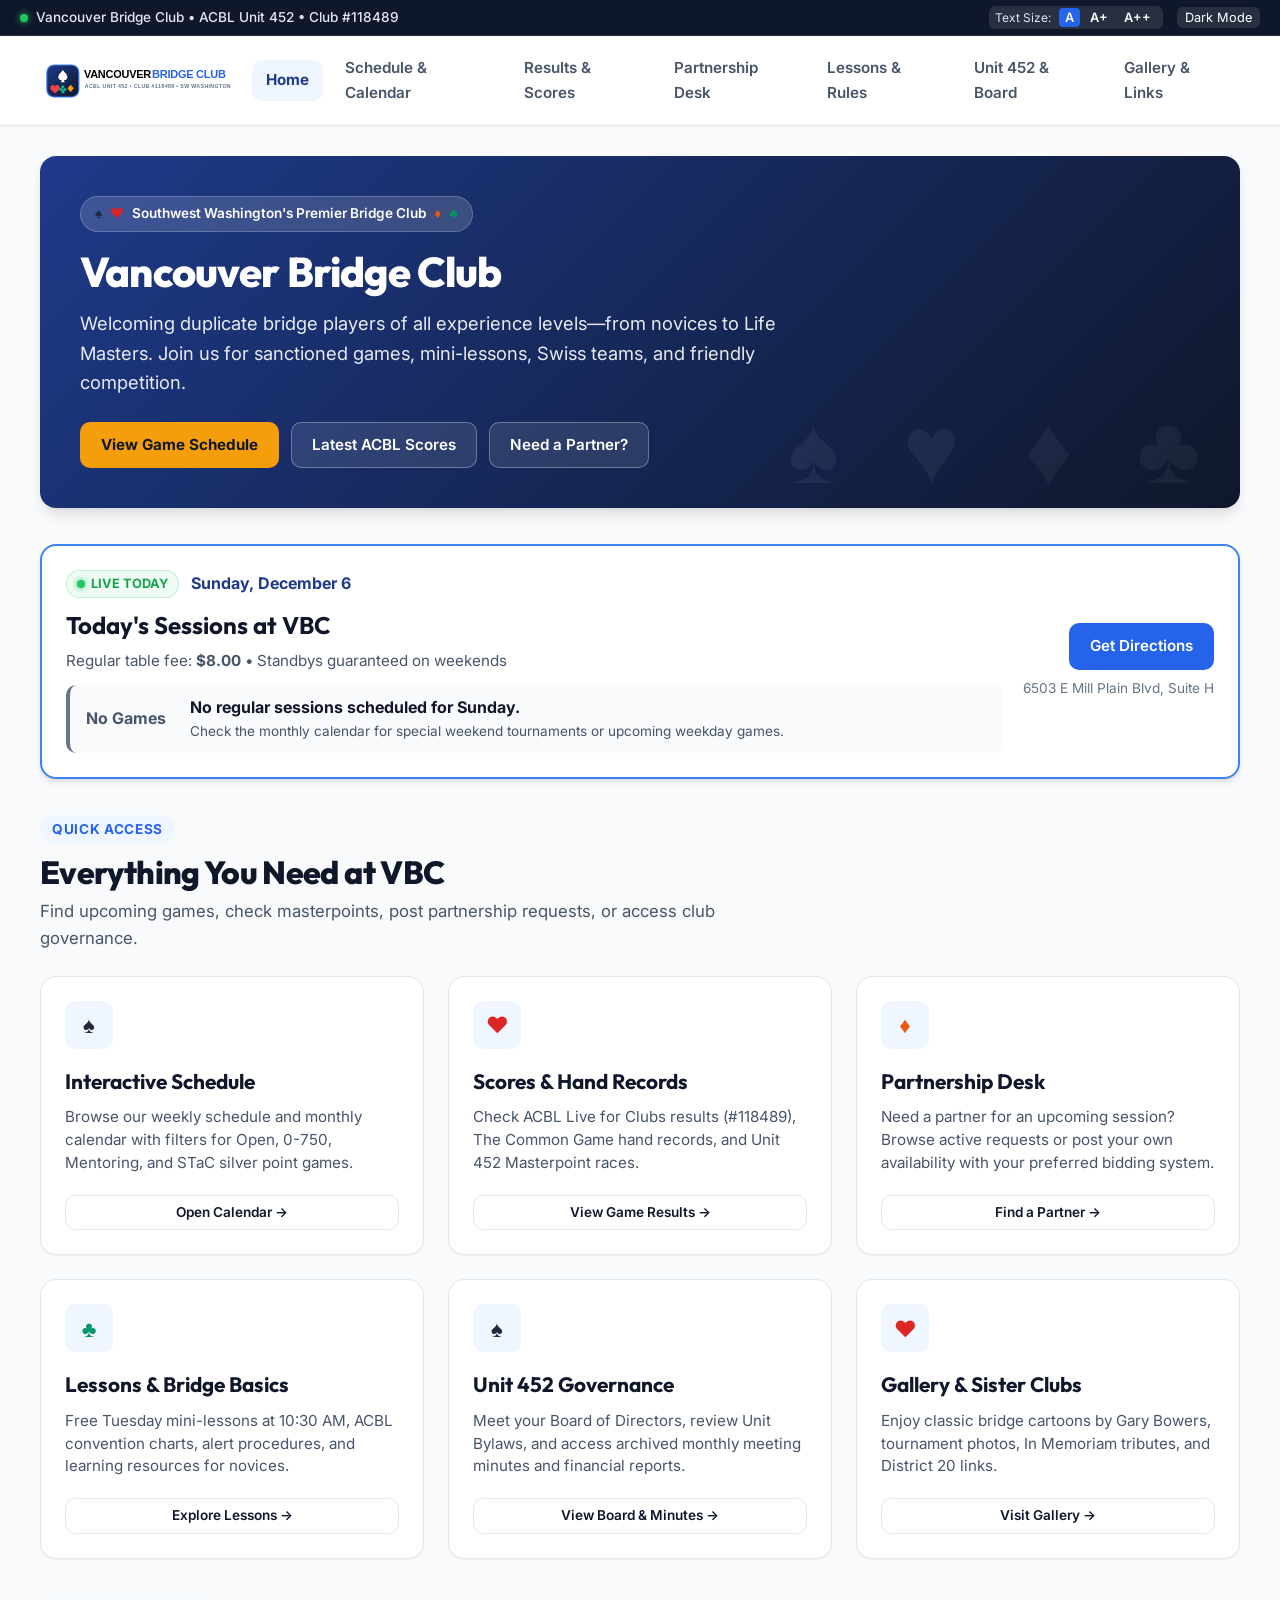
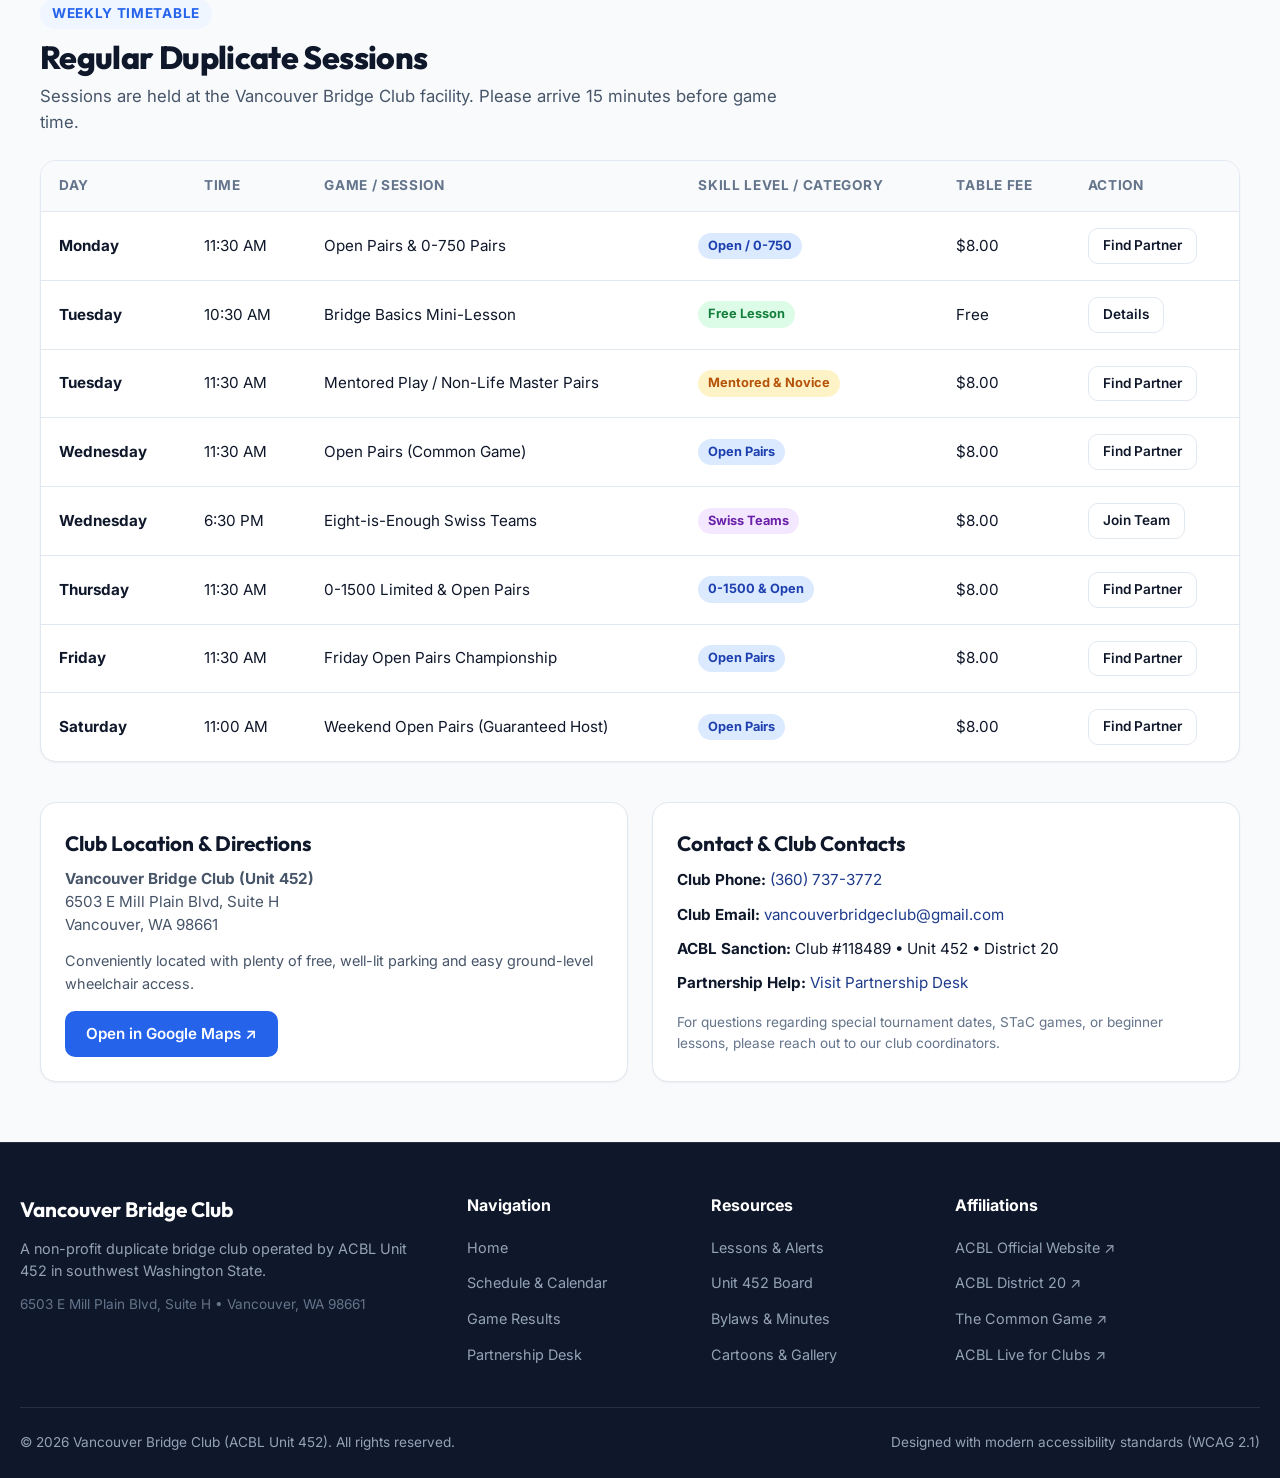
==== commit faf382b4: "Remove all emojis across website and navigation" ====
--- a/index.html
+++ b/index.html
@@ -30,7 +30,7 @@
           <button class="font-scale-btn" data-size="xlarge" aria-label="Extra large font size">A++</button>
         </div>
         <button class="theme-toggle-btn" id="theme-toggle-btn" aria-label="Toggle dark mode">
-          🌙 Dark Mode
+          Dark Mode
         </button>
       </div>
     </div>
@@ -51,12 +51,12 @@
 
       <nav class="main-nav" id="main-nav" aria-label="Main Navigation">
         <a href="index.html" class="nav-link">Home</a>
-        <a href="schedule.html" class="nav-link">📅 Schedule & Calendar</a>
-        <a href="results.html" class="nav-link">🏆 Results & Scores</a>
-        <a href="partnership.html" class="nav-link">🤝 Partnership Desk</a>
-        <a href="learn.html" class="nav-link">📚 Lessons & Rules</a>
-        <a href="governance.html" class="nav-link">🏛️ Unit 452 & Board</a>
-        <a href="community.html" class="nav-link">🎨 Gallery & Links</a>
+        <a href="schedule.html" class="nav-link">Schedule & Calendar</a>
+        <a href="results.html" class="nav-link">Results & Scores</a>
+        <a href="partnership.html" class="nav-link">Partnership Desk</a>
+        <a href="learn.html" class="nav-link">Lessons & Rules</a>
+        <a href="governance.html" class="nav-link">Unit 452 & Board</a>
+        <a href="community.html" class="nav-link">Gallery & Links</a>
       </nav>
     </div>
   </header>
@@ -79,9 +79,9 @@
           Welcoming duplicate bridge players of all experience levels—from novices to Life Masters. Join us for sanctioned games, mini-lessons, Swiss teams, and friendly competition.
         </p>
         <div class="hero-actions">
-          <a href="schedule.html" class="btn btn-accent">📅 View Game Schedule</a>
-          <a href="results.html" class="btn btn-outline-light">🏆 Latest ACBL Scores</a>
-          <a href="partnership.html" class="btn btn-outline-light">🤝 Need a Partner?</a>
+          <a href="schedule.html" class="btn btn-accent">View Game Schedule</a>
+          <a href="results.html" class="btn btn-outline-light">Latest ACBL Scores</a>
+          <a href="partnership.html" class="btn btn-outline-light">Need a Partner?</a>
         </div>
       </div>
     </section>
@@ -116,7 +116,7 @@
 
       <div style="text-align: right;">
         <a href="https://maps.google.com/?q=6503+E+Mill+Plain+Blvd+Suite+H+Vancouver+WA+98661" target="_blank" rel="noopener" class="btn btn-primary" style="margin-bottom:8px;">
-          📍 Get Directions
+          Get Directions
         </a>
         <div style="font-size: 0.85rem; color: var(--text-subtle);">6503 E Mill Plain Blvd, Suite H</div>
       </div>
@@ -165,7 +165,7 @@
 
         <!-- Card 5 -->
         <div class="card">
-          <div class="card-icon">🏛️</div>
+          <div class="card-icon"><span class="suit-pip suit-spade">♠</span></div>
           <h3 class="card-title">Unit 452 Governance</h3>
           <p class="card-desc">Meet your Board of Directors, review Unit Bylaws, and access archived monthly meeting minutes and financial reports.</p>
           <a href="governance.html" class="btn btn-outline btn-sm">View Board & Minutes →</a>
@@ -173,7 +173,7 @@
 
         <!-- Card 6 -->
         <div class="card">
-          <div class="card-icon">🎨</div>
+          <div class="card-icon"><span class="suit-pip suit-heart">♥</span></div>
           <h3 class="card-title">Gallery & Sister Clubs</h3>
           <p class="card-desc">Enjoy classic bridge cartoons by Gary Bowers, tournament photos, In Memoriam tributes, and District 20 links.</p>
           <a href="community.html" class="btn btn-outline btn-sm">Visit Gallery →</a>
@@ -276,7 +276,7 @@
     <!-- Location, Parking & Contact Section -->
     <section class="grid-2" style="margin-bottom: 30px;">
       <div class="card">
-        <h3 class="card-title">📍 Club Location & Directions</h3>
+        <h3 class="card-title">Club Location & Directions</h3>
         <p class="card-desc" style="margin-bottom: 12px;">
           <strong>Vancouver Bridge Club (Unit 452)</strong><br>
           6503 E Mill Plain Blvd, Suite H<br>
@@ -291,7 +291,7 @@
       </div>
 
       <div class="card">
-        <h3 class="card-title">📞 Contact & Club Contacts</h3>
+        <h3 class="card-title">Contact & Club Contacts</h3>
         <ul style="list-style: none; display: flex; flex-direction: column; gap: 10px; font-size: 0.95rem; margin-bottom: 16px;">
           <li><strong>Club Phone:</strong> <a href="tel:3607373772">(360) 737-3772</a></li>
           <li><strong>Club Email:</strong> <a href="mailto:vancouverbridgeclub@gmail.com">vancouverbridgeclub@gmail.com</a></li>
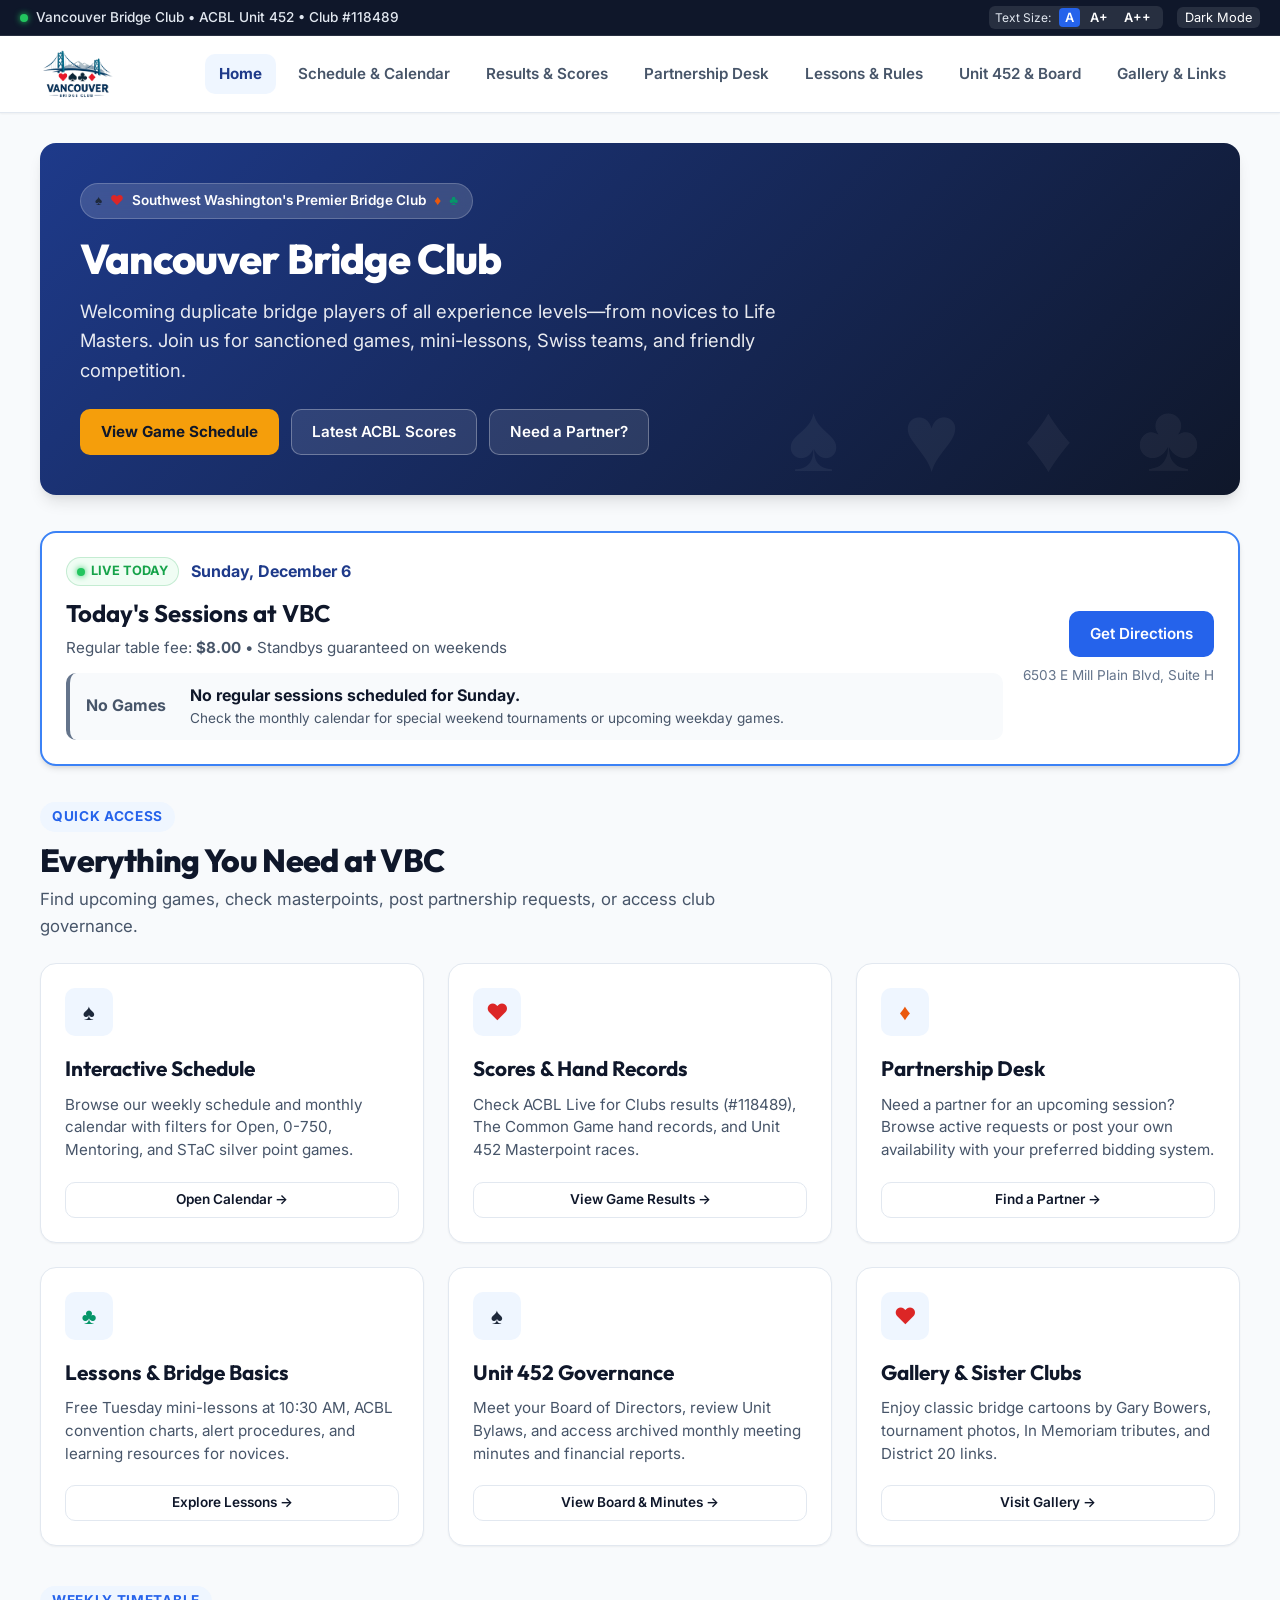
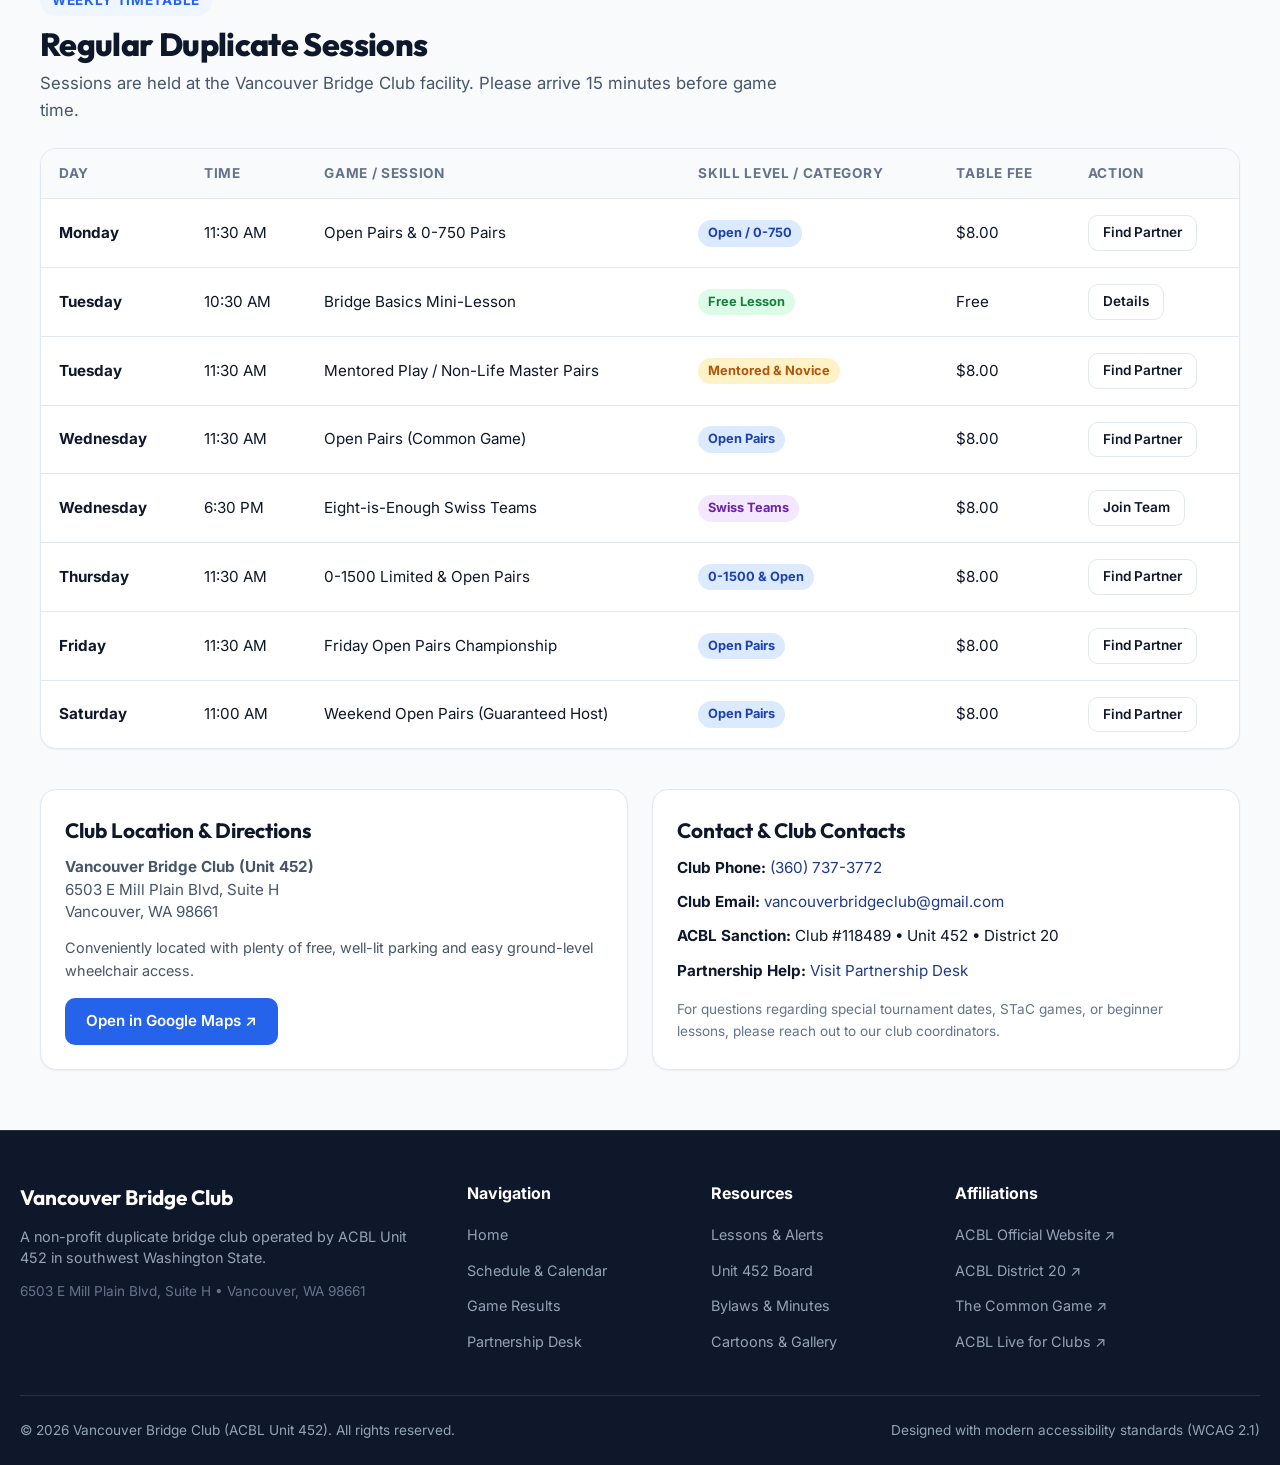
==== commit 6a691c54: "Update official Vancouver Bridge Club logo across all pages" ====
--- a/index.html
+++ b/index.html
@@ -40,7 +40,7 @@
   <header class="site-header">
     <div class="header-container">
       <a href="index.html" class="brand-link" aria-label="Vancouver Bridge Club Home">
-        <img src="assets/logo.svg" alt="Vancouver Bridge Club Logo" class="brand-logo-img">
+        <img src="assets/logo.png" alt="Vancouver Bridge Club Logo" class="brand-logo-img">
       </a>
 
       <button class="mobile-menu-toggle" id="mobile-menu-btn" aria-label="Toggle navigation menu" aria-expanded="false">
--- a/css/styles.css
+++ b/css/styles.css
@@ -224,8 +224,17 @@
   color: inherit;
 }
 .brand-logo-img {
-  height: 48px;
+  height: 52px;
   width: auto;
+  object-fit: contain;
+  display: block;
+  transition: var(--transition);
+}
+[data-theme="dark"] .brand-logo-img {
+  background: #ffffff;
+  padding: 4px 8px;
+  border-radius: var(--radius-md);
+  box-shadow: var(--shadow-sm);
 }
 
 /* Nav Menu */
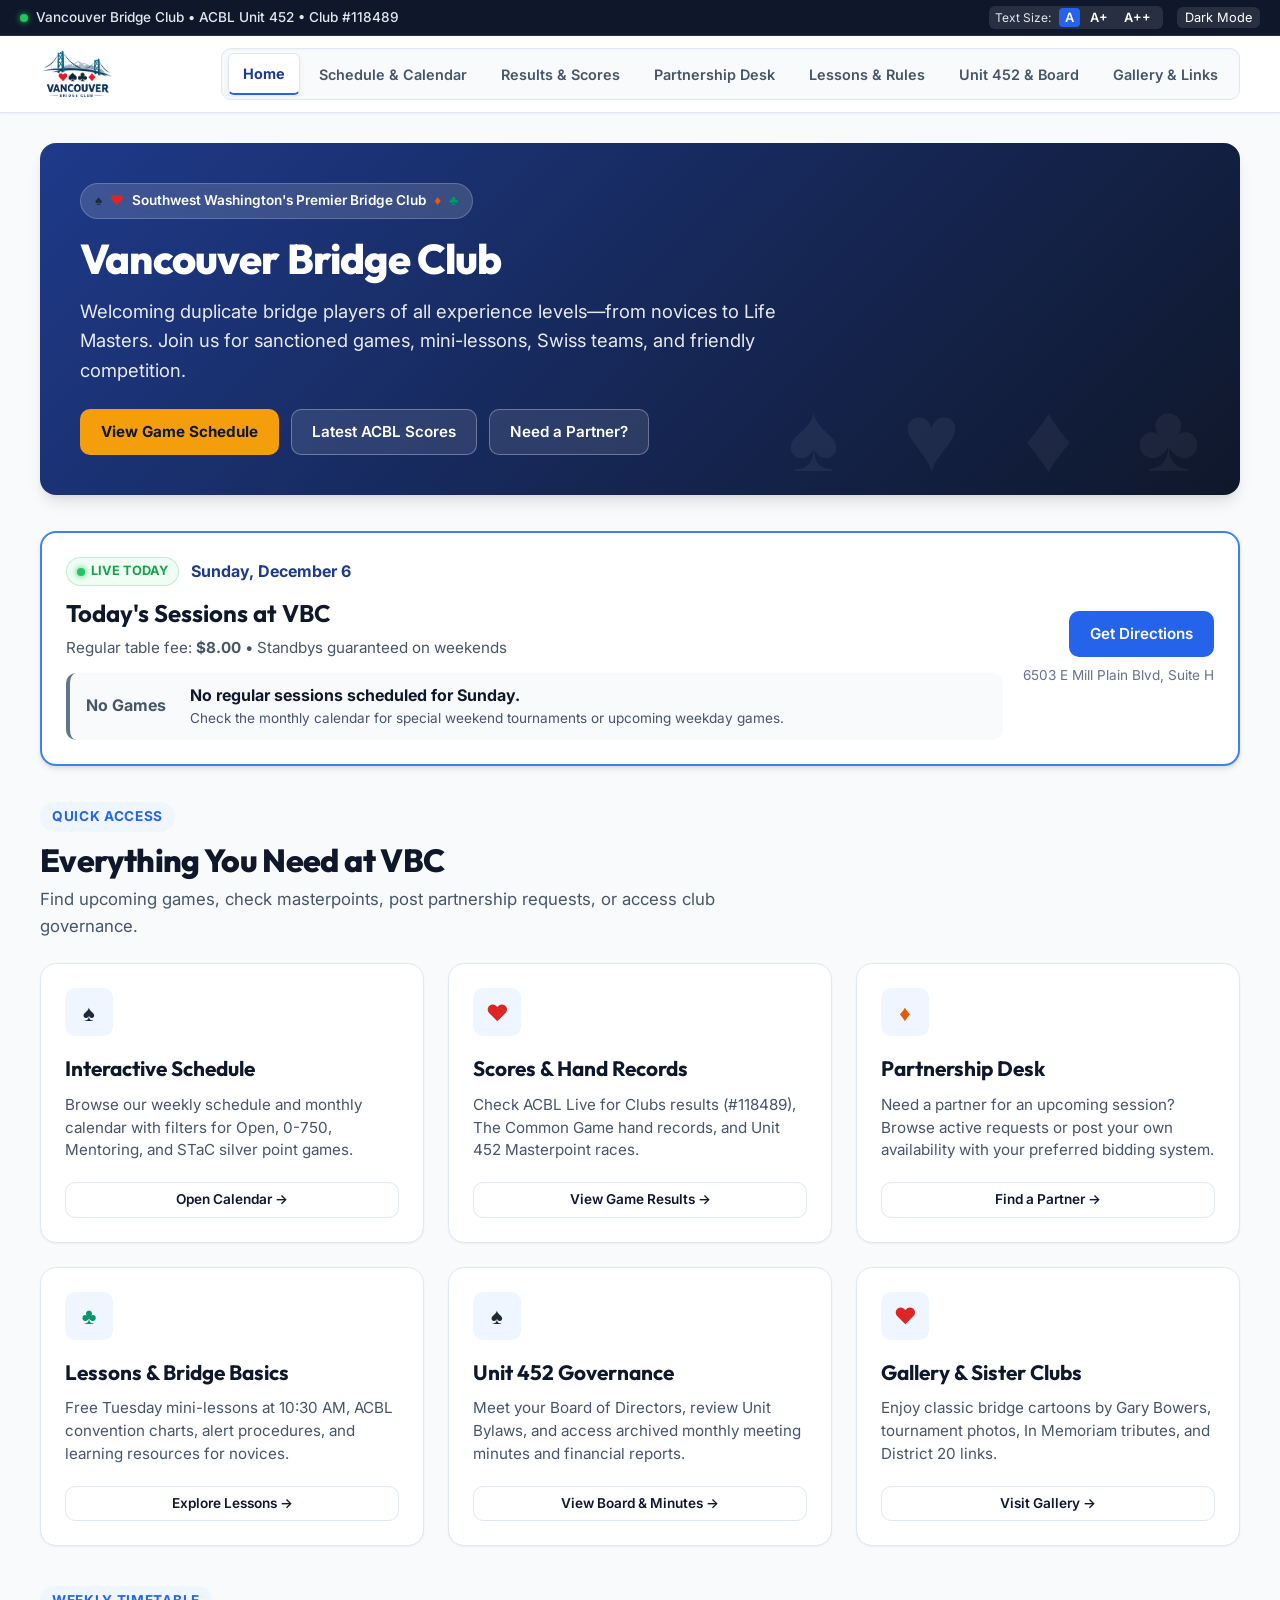
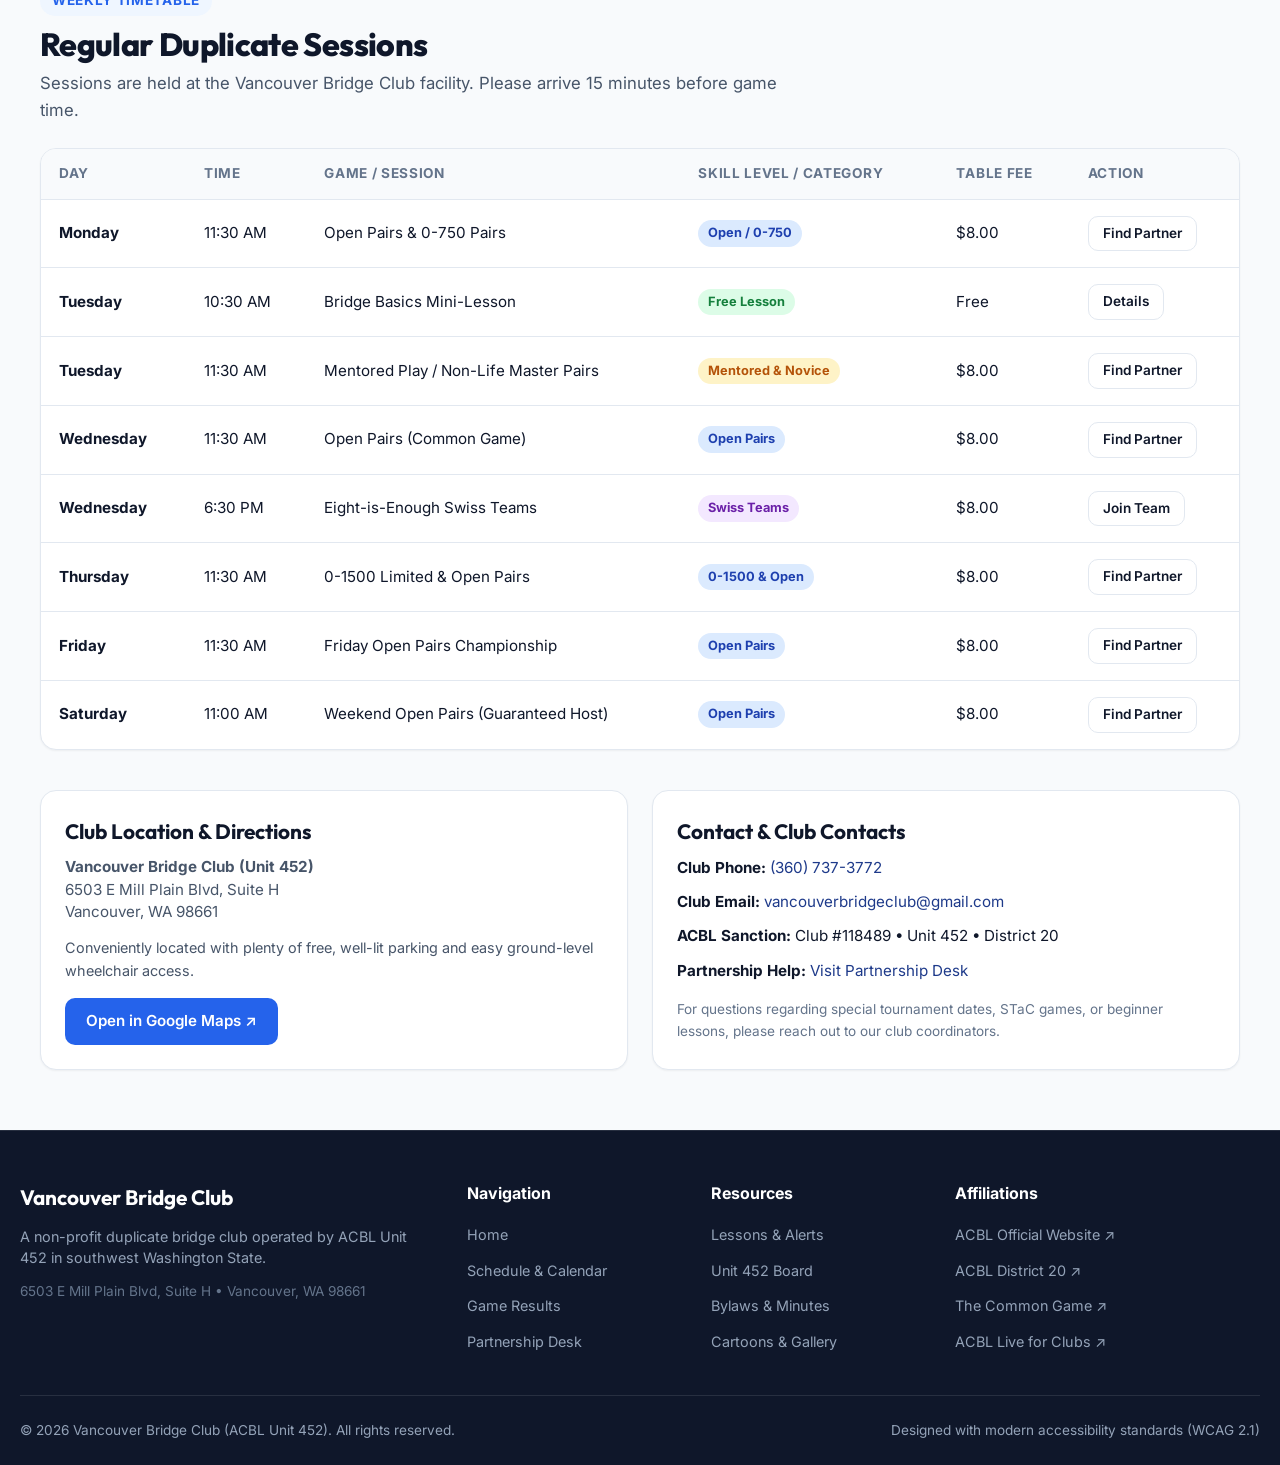
==== commit ccb1a4c9: "Transform header navigation into structured tab strip" ====
--- a/index.html
+++ b/index.html
@@ -50,7 +50,7 @@
       </button>
 
       <nav class="main-nav" id="main-nav" aria-label="Main Navigation">
-        <a href="index.html" class="nav-link">Home</a>
+        <a href="index.html" class="nav-link active">Home</a>
         <a href="schedule.html" class="nav-link">Schedule & Calendar</a>
         <a href="results.html" class="nav-link">Results & Scores</a>
         <a href="partnership.html" class="nav-link">Partnership Desk</a>
--- a/css/styles.css
+++ b/css/styles.css
@@ -237,39 +237,67 @@
   box-shadow: var(--shadow-sm);
 }
 
-/* Nav Menu */
+/* Nav Menu Tab Strip */
 .main-nav {
   display: flex;
   align-items: center;
-  gap: 8px;
+  gap: 4px;
+  background: var(--bg-main);
+  padding: 4px 6px;
+  border-radius: var(--radius-md);
+  border: 1px solid var(--border-color);
+  box-shadow: inset 0 1px 2px rgba(0, 0, 0, 0.03);
 }
 .nav-link {
   padding: 8px 14px;
-  border-radius: var(--radius-md);
+  border-radius: var(--radius-sm);
   font-weight: 600;
-  font-size: 0.95rem;
+  font-size: 0.9rem;
   color: var(--text-muted);
-  display: flex;
-  align-items: center;
-  gap: 6px;
+  display: inline-flex;
+  align-items: center;
+  justify-content: center;
+  white-space: nowrap;
   text-decoration: none !important;
   transition: var(--transition);
+  border: 1px solid transparent;
+  background: transparent;
+  position: relative;
 }
 .nav-link:hover {
   color: var(--primary);
-  background-color: var(--primary-light);
+  background-color: rgba(255, 255, 255, 0.85);
+  border-color: var(--border-color);
+  box-shadow: 0 1px 3px rgba(0, 0, 0, 0.04);
 }
 .nav-link.active {
   color: var(--primary);
-  background-color: var(--primary-light);
-  font-weight: 700;
-}
-.nav-cta {
-  background: var(--primary);
-  color: #fff !important;
-}
-.nav-cta:hover {
-  background: var(--primary-hover);
+  background-color: var(--bg-card);
+  font-weight: 700;
+  border-color: var(--border-color);
+  box-shadow: 0 2px 5px rgba(0, 0, 0, 0.06);
+  border-bottom: 2px solid var(--accent-blue);
+}
+
+[data-theme="dark"] .main-nav {
+  background: #090d16;
+  border-color: #1e293b;
+  box-shadow: inset 0 1px 2px rgba(0, 0, 0, 0.4);
+}
+[data-theme="dark"] .nav-link {
+  color: #94a3b8;
+}
+[data-theme="dark"] .nav-link:hover {
+  color: #f8fafc;
+  background-color: #1e293b;
+  border-color: #334155;
+}
+[data-theme="dark"] .nav-link.active {
+  color: #60a5fa;
+  background-color: #1e293b;
+  border-color: #334155;
+  border-bottom: 2px solid #3b82f6;
+  box-shadow: 0 2px 6px rgba(0, 0, 0, 0.4);
 }
 
 /* Mobile Nav Toggle */
